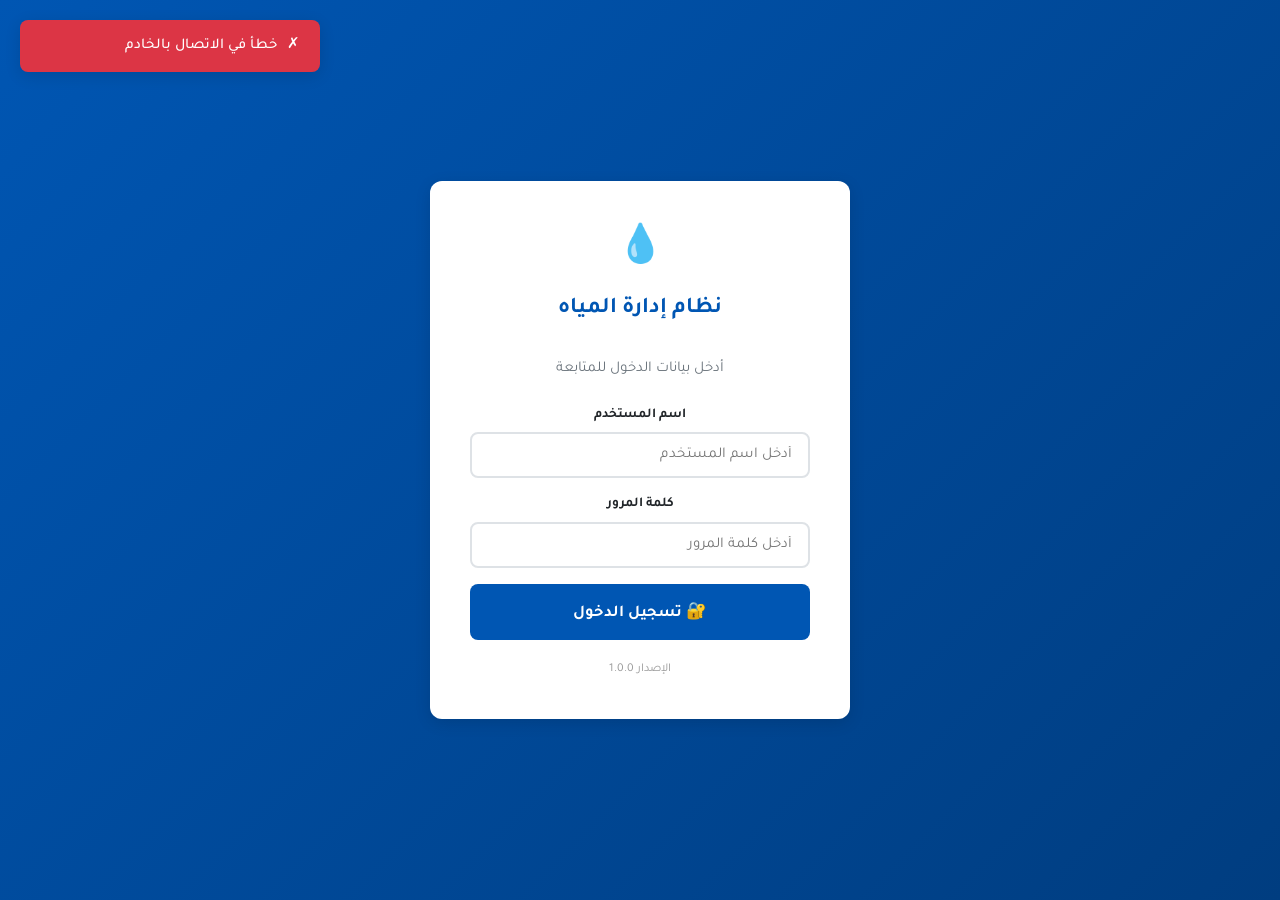
==== public/dashboard.html @ 210f64f0 "🚀 نظام إدارة المياه المتكامل - الإصدار 1.0 الوحدات المبنية: - الوحدة 1: البيانات الأساسية (Users, Se" ====
<!DOCTYPE html>
<html dir="rtl" lang="ar">
<head>
    <meta charset="UTF-8">
    <meta name="viewport" content="width=device-width, initial-scale=1.0">
    <title>نظام إدارة المياه - لوحة التحكم</title>
    <link href="https://fonts.googleapis.com/css2?family=Tajawal:wght@400;500;600;700&display=swap" rel="stylesheet">
    <link rel="stylesheet" href="css/app.css">
</head>
<body>
    <!-- ======= SIDEBAR ======= -->
    <aside class="sidebar" id="sidebar">
        <div class="sidebar-header">
            <div class="logo-icon">💧</div>
            <h2>إدارة المياه</h2>
        </div>
        <ul class="sidebar-nav">
            <li><a href="#" data-page="dashboard" class="active"><span class="nav-icon">📊</span><span class="nav-text">لوحة القيادة</span></a></li>
            
            <div class="nav-section-title">العمليات اليومية</div>
            <li><a href="#" data-page="trips"><span class="nav-icon">🚚</span><span class="nav-text">الرحلات</span></a></li>
            <li><a href="#" data-page="invoices"><span class="nav-icon">🧾</span><span class="nav-text">الفواتير</span></a></li>
            <li><a href="#" data-page="settlements"><span class="nav-icon">💰</span><span class="nav-text">تصفية السائقين</span></a></li>
            
            <div class="nav-section-title">الإدارة</div>
            <li><a href="#" data-page="customers"><span class="nav-icon">👥</span><span class="nav-text">العملاء والديون</span></a></li>
            <li><a href="#" data-page="expenses"><span class="nav-icon">📤</span><span class="nav-text">المصروفات</span></a></li>
            <li><a href="#" data-page="fund"><span class="nav-icon">🏦</span><span class="nav-text">الصندوق</span></a></li>
            
            <div class="nav-section-title">المخزون</div>
            <li><a href="#" data-page="inventory"><span class="nav-icon">📦</span><span class="nav-text">المخزون</span></a></li>
            <li><a href="#" data-page="assets"><span class="nav-icon">🏗️</span><span class="nav-text">عهد الزبائن</span></a></li>
            
            <div class="nav-section-title">التقارير</div>
            <li><a href="#" data-page="reports"><span class="nav-icon">📈</span><span class="nav-text">التقارير</span></a></li>
            <li><a href="#" data-page="periods"><span class="nav-icon">📅</span><span class="nav-text">الفترات المالية</span></a></li>
            
            <div class="nav-section-title">النظام</div>
            <li><a href="#" data-page="drivers"><span class="nav-icon">🧑‍✈️</span><span class="nav-text">السائقين</span></a></li>
            <li><a href="#" data-page="trucks"><span class="nav-icon">🚛</span><span class="nav-text">الوايتات</span></a></li>
            <li><a href="#" data-page="settings"><span class="nav-icon">⚙️</span><span class="nav-text">الإعدادات</span></a></li>
            <li><a href="#" data-page="users" id="navUsers" style="display:none;"><span class="nav-icon">🔑</span><span class="nav-text">المستخدمين</span></a></li>
        </ul>
    </aside>

    <!-- ======= TOP HEADER ======= -->
    <header class="top-header">
        <div class="header-right">
            <button class="btn-toggle-sidebar" onclick="toggleSidebar()">☰</button>
            <span class="header-date" id="headerDate"></span>
        </div>
        <div class="header-left">
            <button class="quick-action-btn" onclick="navigateTo('trips')">+ رحلة جديدة</button>
            <span class="badge-notification" onclick="navigateTo('customers')" id="notifBadge" style="display:none;">
                🔔 <span class="badge-count" id="notifCount">0</span>
            </span>
            <span class="header-user" id="headerUser">المستخدم</span>
            <button class="btn btn-sm btn-secondary" onclick="logout()">خروج</button>
        </div>
    </header>

    <!-- ======= MAIN CONTENT ======= -->
    <main class="main-content" id="mainContent">
        <!-- Content loads dynamically here -->
    </main>

    <!-- ======= GLOBAL MODALS ======= -->
    <!-- Invoice Modal -->
    <div class="modal-backdrop" id="invoiceModal">
        <div class="modal-dialog" style="max-width: 700px;">
            <div class="modal-header">
                <h3>إضافة فاتورة جديدة</h3>
                <button class="modal-close" onclick="closeModal('invoiceModal')">×</button>
            </div>
            <div class="modal-body">
                <form id="invoiceForm">
                    <div class="row">
                        <div class="col-2">
                            <div class="form-group">
                                <label class="form-label">الرحلة *</label>
                                <select class="form-control" name="trip_id" id="invTripId" required></select>
                            </div>
                        </div>
                        <div class="col-2">
                            <div class="form-group">
                                <label class="form-label">الزبون *</label>
                                <select class="form-control" name="customer_id" id="invCustomerId" required></select>
                            </div>
                        </div>
                    </div>
                    <div class="row">
                        <div class="col-3">
                            <div class="form-group">
                                <label class="form-label">الكمية (م³) *</label>
                                <input type="number" class="form-control money-input" name="quantity_m3" step="0.01" min="0" required>
                            </div>
                        </div>
                        <div class="col-3">
                            <div class="form-group">
                                <label class="form-label">إجمالي المبلغ *</label>
                                <input type="number" class="form-control money-input" name="total_amount" id="invTotalAmount" step="0.01" min="0" required oninput="calcInvoice()">
                            </div>
                        </div>
                        <div class="col-3">
                            <div class="form-group">
                                <label class="form-label">الخصم</label>
                                <input type="number" class="form-control money-input" name="discount_amount" id="invDiscount" step="0.01" min="0" value="0" oninput="calcInvoice()">
                            </div>
                        </div>
                    </div>
                    <div class="row">
                        <div class="col-3">
                            <div class="form-group">
                                <label class="form-label">الصافي</label>
                                <input type="number" class="form-control" name="net_amount" id="invNetAmount" readonly>
                            </div>
                        </div>
                        <div class="col-3">
                            <div class="form-group">
                                <label class="form-label">المدفوع نقداً</label>
                                <input type="number" class="form-control money-input" name="paid_amount" id="invPaidAmount" step="0.01" min="0" value="0" oninput="calcInvoice()">
                            </div>
                        </div>
                        <div class="col-3">
                            <div class="form-group">
                                <label class="form-label">المتبقي (الدين)</label>
                                <input type="number" class="form-control" name="due_amount" id="invDueAmount" readonly>
                            </div>
                        </div>
                    </div>
                    <div class="financial-total" id="invTotalDisplay">الصافي: 0.00 ريال</div>
                </form>
            </div>
            <div class="modal-footer">
                <button class="btn btn-primary" onclick="saveInvoice()" id="saveInvoiceBtn">
                    <span class="spinner"></span>
                    <span class="btn-text">💾 حفظ الفاتورة</span>
                </button>
                <button class="btn btn-secondary" onclick="closeModal('invoiceModal')">إلغاء</button>
            </div>
        </div>
    </div>

    <!-- Payment Modal -->
    <div class="modal-backdrop" id="paymentModal">
        <div class="modal-dialog">
            <div class="modal-header">
                <h3>تسجيل دفعة من زبون</h3>
                <button class="modal-close" onclick="closeModal('paymentModal')">×</button>
            </div>
            <div class="modal-body">
                <form id="paymentForm">
                    <input type="hidden" name="settlement_id" id="paySettlementId">
                    <div class="form-group">
                        <label class="form-label">الزبون *</label>
                        <select class="form-control" name="customer_id" id="payCustomerId" required></select>
                    </div>
                    <div class="form-group">
                        <label class="form-label">رصيد الزبون الحالي</label>
                        <input type="text" class="form-control" id="payCustomerBalance" readonly>
                    </div>
                    <div class="row">
                        <div class="col-2">
                            <div class="form-group">
                                <label class="form-label">المبلغ المدفوع *</label>
                                <input type="number" class="form-control money-input" name="amount_paid" step="0.01" min="0" required>
                            </div>
                        </div>
                        <div class="col-2">
                            <div class="form-group">
                                <label class="form-label">مسامحة / خصم</label>
                                <input type="number" class="form-control money-input" name="discount_amount" step="0.01" min="0" value="0">
                            </div>
                        </div>
                    </div>
                    <div class="form-group">
                        <label class="form-label">نوع الدفع</label>
                        <select class="form-control" name="payment_type">
                            <option value="سداد دين سابق">سداد دين سابق</option>
                            <option value="دفعة مقدمة">دفعة مقدمة</option>
                        </select>
                    </div>
                </form>
            </div>
            <div class="modal-footer">
                <button class="btn btn-success" onclick="savePayment()" id="savePaymentBtn">
                    <span class="spinner"></span>
                    <span class="btn-text">💵 تسجيل الدفعة</span>
                </button>
                <button class="btn btn-secondary" onclick="closeModal('paymentModal')">إلغاء</button>
            </div>
        </div>
    </div>

    <script src="js/app.js"></script>
    <script src="js/pages.js"></script>
    <script>
        // Initialize App
        (async () => {
            const user = await checkAuth();
            if (!user) {
                window.location.href = 'index.html';
                return;
            }

            // Set header info
            document.getElementById('headerUser').textContent = `👤 ${user.username}`;
            document.getElementById('headerDate').textContent = new Date().toLocaleDateString('ar-SA', { 
                weekday: 'long', year: 'numeric', month: 'long', day: 'numeric' 
            });

            // Show admin links
            if (user.role === 'Admin') {
                document.getElementById('navUsers').style.display = '';
            }

            // Check notifications (overdue)
            const aging = await api.get('/api/customers/debt-aging?days=15');
            if (aging && aging.status === 'success' && aging.data.length > 0) {
                document.getElementById('notifBadge').style.display = '';
                document.getElementById('notifCount').textContent = aging.data.length;
            }

            // Load initial page from hash or default to dashboard
            const page = window.location.hash.slice(1) || 'dashboard';
            navigateTo(page);
        })();
    </script>
</body>
</html>
---- public/css/app.css ----
/* ============================================
   Water Management System - Main Stylesheet
   RTL Arabic UI - Touch Friendly
   ============================================ */

@import url('https://fonts.googleapis.com/css2?family=Tajawal:wght@400;500;600;700&display=swap');

:root {
    --primary: #0056b3;
    --primary-dark: #003d80;
    --primary-light: #e8f0fe;
    --secondary: #6c757d;
    --bg-main: #f4f6f9;
    --bg-card: #ffffff;
    --success: #28a745;
    --danger: #dc3545;
    --warning: #ffc107;
    --info: #17a2b8;
    --text-dark: #212529;
    --text-muted: #6c757d;
    --border: #dee2e6;
    --shadow: 0 2px 8px rgba(0,0,0,0.08);
    --shadow-lg: 0 4px 16px rgba(0,0,0,0.12);
    --radius: 8px;
    --radius-lg: 12px;
    --sidebar-width: 260px;
    --header-height: 60px;
    --transition: all 0.3s ease;
}

* {
    margin: 0;
    padding: 0;
    box-sizing: border-box;
}

html {
    direction: rtl;
    font-size: 15px;
}

body {
    font-family: 'Tajawal', 'Segoe UI', Tahoma, sans-serif;
    background-color: var(--bg-main);
    color: var(--text-dark);
    line-height: 1.6;
    overflow-x: hidden;
}

/* ============================================
   Scrollbar Styling
   ============================================ */
::-webkit-scrollbar { width: 6px; height: 6px; }
::-webkit-scrollbar-track { background: #f1f1f1; }
::-webkit-scrollbar-thumb { background: #c0c0c0; border-radius: 3px; }
::-webkit-scrollbar-thumb:hover { background: #a0a0a0; }

/* ============================================
   LOGIN PAGE
   ============================================ */
.login-page {
    min-height: 100vh;
    display: flex;
    align-items: center;
    justify-content: center;
    background: linear-gradient(135deg, #0056b3 0%, #003d80 100%);
    padding: 20px;
}

.login-card {
    background: white;
    border-radius: var(--radius-lg);
    padding: 40px;
    width: 100%;
    max-width: 420px;
    box-shadow: var(--shadow-lg);
    text-align: center;
}

.login-card .logo {
    font-size: 2.5rem;
    margin-bottom: 10px;
}

.login-card h1 {
    font-size: 1.5rem;
    font-weight: 700;
    color: var(--primary);
    margin-bottom: 30px;
}

/* ============================================
   SIDEBAR
   ============================================ */
.sidebar {
    position: fixed;
    top: 0;
    right: 0;
    width: var(--sidebar-width);
    height: 100vh;
    background: var(--primary);
    color: white;
    z-index: 1000;
    transition: var(--transition);
    overflow-y: auto;
    box-shadow: -2px 0 10px rgba(0,0,0,0.1);
}

.sidebar.collapsed {
    width: 70px;
}

.sidebar-header {
    padding: 20px;
    text-align: center;
    border-bottom: 1px solid rgba(255,255,255,0.1);
}

.sidebar-header .logo-icon {
    font-size: 2rem;
}

.sidebar-header h2 {
    font-size: 1.1rem;
    font-weight: 600;
    margin-top: 5px;
}

.sidebar.collapsed .sidebar-header h2,
.sidebar.collapsed .nav-text,
.sidebar.collapsed .nav-section-title {
    display: none;
}

.nav-section-title {
    padding: 15px 20px 5px;
    font-size: 0.75rem;
    text-transform: uppercase;
    opacity: 0.6;
    letter-spacing: 1px;
}

.sidebar-nav {
    list-style: none;
    padding: 10px 0;
}

.sidebar-nav li {
    margin: 2px 8px;
}

.sidebar-nav a {
    display: flex;
    align-items: center;
    padding: 12px 16px;
    color: rgba(255,255,255,0.85);
    text-decoration: none;
    border-radius: var(--radius);
    transition: var(--transition);
    font-size: 0.95rem;
    gap: 12px;
}

.sidebar-nav a:hover,
.sidebar-nav a.active {
    background: rgba(255,255,255,0.15);
    color: white;
}

.sidebar-nav a.active {
    background: rgba(255,255,255,0.2);
    font-weight: 600;
}

.sidebar-nav .nav-icon {
    font-size: 1.2rem;
    width: 24px;
    text-align: center;
    flex-shrink: 0;
}

/* ============================================
   TOP HEADER
   ============================================ */
.top-header {
    position: fixed;
    top: 0;
    left: 0;
    right: var(--sidebar-width);
    height: var(--header-height);
    background: white;
    display: flex;
    align-items: center;
    justify-content: space-between;
    padding: 0 24px;
    z-index: 999;
    box-shadow: 0 2px 4px rgba(0,0,0,0.06);
    transition: var(--transition);
}

.sidebar.collapsed ~ .top-header {
    right: 70px;
}

.header-right {
    display: flex;
    align-items: center;
    gap: 12px;
}

.header-left {
    display: flex;
    align-items: center;
    gap: 16px;
}

.btn-toggle-sidebar {
    background: none;
    border: none;
    font-size: 1.3rem;
    cursor: pointer;
    color: var(--text-dark);
    padding: 8px;
}

.header-date {
    font-size: 0.9rem;
    color: var(--text-muted);
}

.header-user {
    display: flex;
    align-items: center;
    gap: 8px;
    font-weight: 600;
}

.badge-notification {
    position: relative;
    cursor: pointer;
}

.badge-notification .badge-count {
    position: absolute;
    top: -5px;
    left: -5px;
    background: var(--danger);
    color: white;
    border-radius: 50%;
    width: 18px;
    height: 18px;
    font-size: 0.65rem;
    display: flex;
    align-items: center;
    justify-content: center;
}

/* ============================================
   MAIN CONTENT
   ============================================ */
.main-content {
    margin-right: var(--sidebar-width);
    margin-top: var(--header-height);
    padding: 24px;
    min-height: calc(100vh - var(--header-height));
    transition: var(--transition);
}

.sidebar.collapsed ~ .main-content {
    margin-right: 70px;
}

/* ============================================
   PAGE HEADER
   ============================================ */
.page-header {
    display: flex;
    justify-content: space-between;
    align-items: center;
    margin-bottom: 24px;
    flex-wrap: wrap;
    gap: 12px;
}

.page-header h1 {
    font-size: 1.5rem;
    font-weight: 700;
    color: var(--primary-dark);
}

.page-header .breadcrumb {
    font-size: 0.85rem;
    color: var(--text-muted);
}

/* ============================================
   CARDS
   ============================================ */
.card {
    background: var(--bg-card);
    border-radius: var(--radius);
    box-shadow: var(--shadow);
    margin-bottom: 20px;
    border: none;
}

.card-header {
    padding: 16px 20px;
    border-bottom: 1px solid var(--border);
    font-weight: 600;
    font-size: 1.05rem;
    display: flex;
    align-items: center;
    justify-content: space-between;
    background: transparent;
}

.card-body {
    padding: 20px;
}

/* Stats Cards */
.stat-card {
    background: white;
    border-radius: var(--radius);
    padding: 20px;
    box-shadow: var(--shadow);
    display: flex;
    align-items: center;
    gap: 16px;
    transition: var(--transition);
}

.stat-card:hover {
    transform: translateY(-2px);
    box-shadow: var(--shadow-lg);
}

.stat-icon {
    width: 56px;
    height: 56px;
    border-radius: var(--radius);
    display: flex;
    align-items: center;
    justify-content: center;
    font-size: 1.5rem;
}

.stat-icon.blue { background: var(--primary-light); color: var(--primary); }
.stat-icon.green { background: #e8f5e9; color: var(--success); }
.stat-icon.red { background: #fce4ec; color: var(--danger); }
.stat-icon.orange { background: #fff3e0; color: #e65100; }

.stat-info h3 {
    font-size: 1.5rem;
    font-weight: 700;
    margin-bottom: 2px;
}

.stat-info p {
    font-size: 0.85rem;
    color: var(--text-muted);
    margin: 0;
}

/* ============================================
   FORMS - Large Touch Friendly
   ============================================ */
.form-group {
    margin-bottom: 16px;
}

.form-label {
    display: block;
    font-weight: 600;
    margin-bottom: 6px;
    font-size: 0.9rem;
    color: var(--text-dark);
}

.form-control {
    width: 100%;
    padding: 12px 16px;
    font-size: 1rem;
    font-family: 'Tajawal', sans-serif;
    border: 2px solid var(--border);
    border-radius: var(--radius);
    background: white;
    color: var(--text-dark);
    transition: var(--transition);
    direction: rtl;
}

.form-control:focus {
    outline: none;
    border-color: var(--primary);
    box-shadow: 0 0 0 3px rgba(0, 86, 179, 0.15);
}

.form-control.is-invalid {
    border-color: var(--danger);
}

.form-control[readonly] {
    background: #f8f9fa;
    cursor: not-allowed;
    color: var(--text-muted);
}

select.form-control {
    appearance: none;
    background-image: url("data:image/svg+xml,%3csvg xmlns='http://www.w3.org/2000/svg' viewBox='0 0 16 16'%3e%3cpath fill='none' stroke='%23343a40' stroke-linecap='round' stroke-linejoin='round' stroke-width='2' d='M2 5l6 6 6-6'/%3e%3c/svg%3e");
    background-repeat: no-repeat;
    background-position: left 12px center;
    background-size: 16px 12px;
    padding-left: 36px;
}

textarea.form-control {
    min-height: 100px;
    resize: vertical;
}

/* ============================================
   BUTTONS - Large for Touch
   ============================================ */
.btn {
    display: inline-flex;
    align-items: center;
    justify-content: center;
    gap: 8px;
    padding: 12px 24px;
    font-size: 1rem;
    font-family: 'Tajawal', sans-serif;
    font-weight: 600;
    border: none;
    border-radius: var(--radius);
    cursor: pointer;
    transition: var(--transition);
    text-decoration: none;
    white-space: nowrap;
    min-height: 48px;
}

.btn:disabled {
    opacity: 0.65;
    cursor: not-allowed;
}

.btn-primary {
    background: var(--primary);
    color: white;
}
.btn-primary:hover:not(:disabled) { background: var(--primary-dark); }

.btn-success {
    background: var(--success);
    color: white;
}
.btn-success:hover:not(:disabled) { background: #218838; }

.btn-danger {
    background: var(--danger);
    color: white;
}
.btn-danger:hover:not(:disabled) { background: #c82333; }

.btn-warning {
    background: var(--warning);
    color: #212529;
}

.btn-secondary {
    background: var(--secondary);
    color: white;
}
.btn-secondary:hover:not(:disabled) { background: #5a6268; }

.btn-outline {
    background: transparent;
    border: 2px solid var(--primary);
    color: var(--primary);
}
.btn-outline:hover { background: var(--primary); color: white; }

.btn-sm {
    padding: 8px 16px;
    font-size: 0.85rem;
    min-height: 36px;
}

.btn-lg {
    padding: 16px 32px;
    font-size: 1.1rem;
    min-height: 56px;
}

.btn-block {
    display: flex;
    width: 100%;
}

/* Spinner inside button */
.btn .spinner {
    display: none;
    width: 18px;
    height: 18px;
    border: 2px solid rgba(255,255,255,0.3);
    border-top-color: white;
    border-radius: 50%;
    animation: spin 0.6s linear infinite;
}

.btn.loading .spinner { display: inline-block; }
.btn.loading .btn-text { display: none; }

@keyframes spin {
    to { transform: rotate(360deg); }
}

/* ============================================
   TABLES - Zebra Striped with Sticky Header
   ============================================ */
.table-responsive {
    overflow-x: auto;
    border-radius: var(--radius);
}

.data-table {
    width: 100%;
    border-collapse: collapse;
    font-size: 0.95rem;
}

.data-table thead {
    background: var(--primary);
    color: white;
    position: sticky;
    top: 0;
    z-index: 10;
}

.data-table th {
    padding: 14px 16px;
    font-weight: 600;
    text-align: right;
    white-space: nowrap;
}

.data-table td {
    padding: 12px 16px;
    border-bottom: 1px solid var(--border);
    vertical-align: middle;
}

/* Zebra striping */
.data-table tbody tr:nth-child(even) {
    background: #f8f9fa;
}

.data-table tbody tr:hover {
    background: var(--primary-light);
}

/* Financial numbers - Left aligned */
.data-table .num {
    text-align: left;
    font-weight: 600;
    font-variant-numeric: tabular-nums;
    direction: ltr;
}

.data-table .num.positive { color: var(--success); }
.data-table .num.negative { color: var(--danger); }

/* ============================================
   MODALS
   ============================================ */
.modal-backdrop {
    position: fixed;
    top: 0;
    left: 0;
    right: 0;
    bottom: 0;
    background: rgba(0,0,0,0.5);
    z-index: 2000;
    display: none;
    align-items: center;
    justify-content: center;
    padding: 20px;
}

.modal-backdrop.show {
    display: flex;
}

.modal-dialog {
    background: white;
    border-radius: var(--radius-lg);
    width: 100%;
    max-width: 600px;
    max-height: 90vh;
    overflow-y: auto;
    box-shadow: var(--shadow-lg);
    animation: modalSlide 0.3s ease;
}

@keyframes modalSlide {
    from { transform: translateY(-20px); opacity: 0; }
    to { transform: translateY(0); opacity: 1; }
}

.modal-header {
    padding: 20px 24px;
    border-bottom: 1px solid var(--border);
    display: flex;
    align-items: center;
    justify-content: space-between;
}

.modal-header h3 {
    font-weight: 700;
    font-size: 1.2rem;
}

.modal-close {
    background: none;
    border: none;
    font-size: 1.5rem;
    cursor: pointer;
    color: var(--text-muted);
    padding: 4px 8px;
    border-radius: 4px;
}

.modal-close:hover {
    background: #f1f1f1;
}

.modal-body {
    padding: 24px;
}

.modal-footer {
    padding: 16px 24px;
    border-top: 1px solid var(--border);
    display: flex;
    justify-content: flex-start;
    gap: 12px;
}

/* ============================================
   TOAST NOTIFICATIONS
   ============================================ */
.toast-container {
    position: fixed;
    top: 20px;
    left: 20px;
    z-index: 9999;
    display: flex;
    flex-direction: column;
    gap: 10px;
}

.toast {
    padding: 14px 20px;
    border-radius: var(--radius);
    color: white;
    font-weight: 500;
    box-shadow: var(--shadow-lg);
    display: flex;
    align-items: center;
    gap: 10px;
    min-width: 300px;
    animation: toastIn 0.4s ease;
    transition: var(--transition);
}

.toast.hiding {
    animation: toastOut 0.3s ease forwards;
}

.toast.success { background: var(--success); }
.toast.error { background: var(--danger); }
.toast.warning { background: var(--warning); color: #212529; }
.toast.info { background: var(--info); }

@keyframes toastIn {
    from { transform: translateX(-100%); opacity: 0; }
    to { transform: translateX(0); opacity: 1; }
}

@keyframes toastOut {
    from { transform: translateX(0); opacity: 1; }
    to { transform: translateX(-100%); opacity: 0; }
}

/* ============================================
   BADGES
   ============================================ */
.badge {
    display: inline-flex;
    align-items: center;
    padding: 4px 10px;
    border-radius: 20px;
    font-size: 0.8rem;
    font-weight: 600;
}

.badge-success { background: #e8f5e9; color: var(--success); }
.badge-danger { background: #fce4ec; color: var(--danger); }
.badge-warning { background: #fff3e0; color: #e65100; }
.badge-info { background: #e3f2fd; color: var(--info); }
.badge-primary { background: var(--primary-light); color: var(--primary); }

.overdue-badge {
    background: var(--danger);
    color: white;
    padding: 2px 8px;
    border-radius: 12px;
    font-size: 0.75rem;
    font-weight: 700;
    margin-right: 8px;
}

/* ============================================
   SKELETON LOADER
   ============================================ */
.skeleton {
    background: linear-gradient(90deg, #f0f0f0 25%, #e0e0e0 50%, #f0f0f0 75%);
    background-size: 200% 100%;
    animation: shimmer 1.5s infinite;
    border-radius: 4px;
}

.skeleton-line {
    height: 16px;
    margin-bottom: 8px;
}

.skeleton-box {
    height: 100px;
    margin-bottom: 16px;
}

@keyframes shimmer {
    from { background-position: 200% 0; }
    to { background-position: -200% 0; }
}

/* ============================================
   FINANCIAL TOTALS
   ============================================ */
.financial-total {
    font-size: 1.5rem;
    font-weight: 700;
    padding: 16px;
    background: var(--primary-light);
    border-radius: var(--radius);
    text-align: center;
    color: var(--primary-dark);
}

.financial-total.success { background: #e8f5e9; color: var(--success); }
.financial-total.danger { background: #fce4ec; color: var(--danger); }

/* ============================================
   SEARCH BAR
   ============================================ */
.search-bar {
    position: relative;
    margin-bottom: 16px;
}

.search-bar input {
    padding-right: 44px;
}

.search-bar .search-icon {
    position: absolute;
    right: 14px;
    top: 50%;
    transform: translateY(-50%);
    color: var(--text-muted);
}

/* ============================================
   GRID SYSTEM
   ============================================ */
.row {
    display: flex;
    flex-wrap: wrap;
    gap: 20px;
}

.col-2 { flex: 0 0 calc(50% - 10px); }
.col-3 { flex: 0 0 calc(33.333% - 14px); }
.col-4 { flex: 0 0 calc(25% - 15px); }

/* ============================================
   PRINT STYLES
   ============================================ */
@media print {
    .sidebar, .top-header, .btn, .search-bar { display: none !important; }
    .main-content { margin: 0 !important; padding: 10px !important; }
    .card { box-shadow: none !important; border: 1px solid #ddd; }
    .data-table thead { background: #eee !important; color: black !important; }
}

/* ============================================
   RESPONSIVE
   ============================================ */
@media (max-width: 1024px) {
    .col-4 { flex: 0 0 calc(50% - 10px); }
}

@media (max-width: 768px) {
    .sidebar {
        transform: translateX(100%);
        width: var(--sidebar-width);
    }
    .sidebar.mobile-open {
        transform: translateX(0);
    }
    .top-header {
        right: 0;
    }
    .main-content {
        margin-right: 0;
    }
    .col-2, .col-3, .col-4 {
        flex: 0 0 100%;
    }
    .page-header {
        flex-direction: column;
        align-items: flex-start;
    }
}

/* ============================================
   EMPTY STATE
   ============================================ */
.empty-state {
    text-align: center;
    padding: 40px 20px;
    color: var(--text-muted);
}

.empty-state .icon {
    font-size: 3rem;
    margin-bottom: 12px;
}

.empty-state p {
    font-size: 1.1rem;
}

/* ============================================
   QUICK ACTIONS
   ============================================ */
.quick-action-btn {
    background: var(--success);
    color: white;
    border: none;
    border-radius: 50px;
    padding: 10px 20px;
    font-family: 'Tajawal', sans-serif;
    font-weight: 600;
    font-size: 0.9rem;
    cursor: pointer;
    display: flex;
    align-items: center;
    gap: 6px;
    transition: var(--transition);
}

.quick-action-btn:hover {
    background: #218838;
    transform: scale(1.02);
}

/* ============================================
   Filter Bar
   ============================================ */
.filter-bar {
    display: flex;
    gap: 12px;
    align-items: center;
    flex-wrap: wrap;
    margin-bottom: 16px;
    padding: 12px 16px;
    background: #f8f9fa;
    border-radius: var(--radius);
}

.filter-bar .form-control {
    padding: 10px 14px;
    max-width: 200px;
}

.filter-bar label {
    font-weight: 600;
    font-size: 0.85rem;
    white-space: nowrap;
}
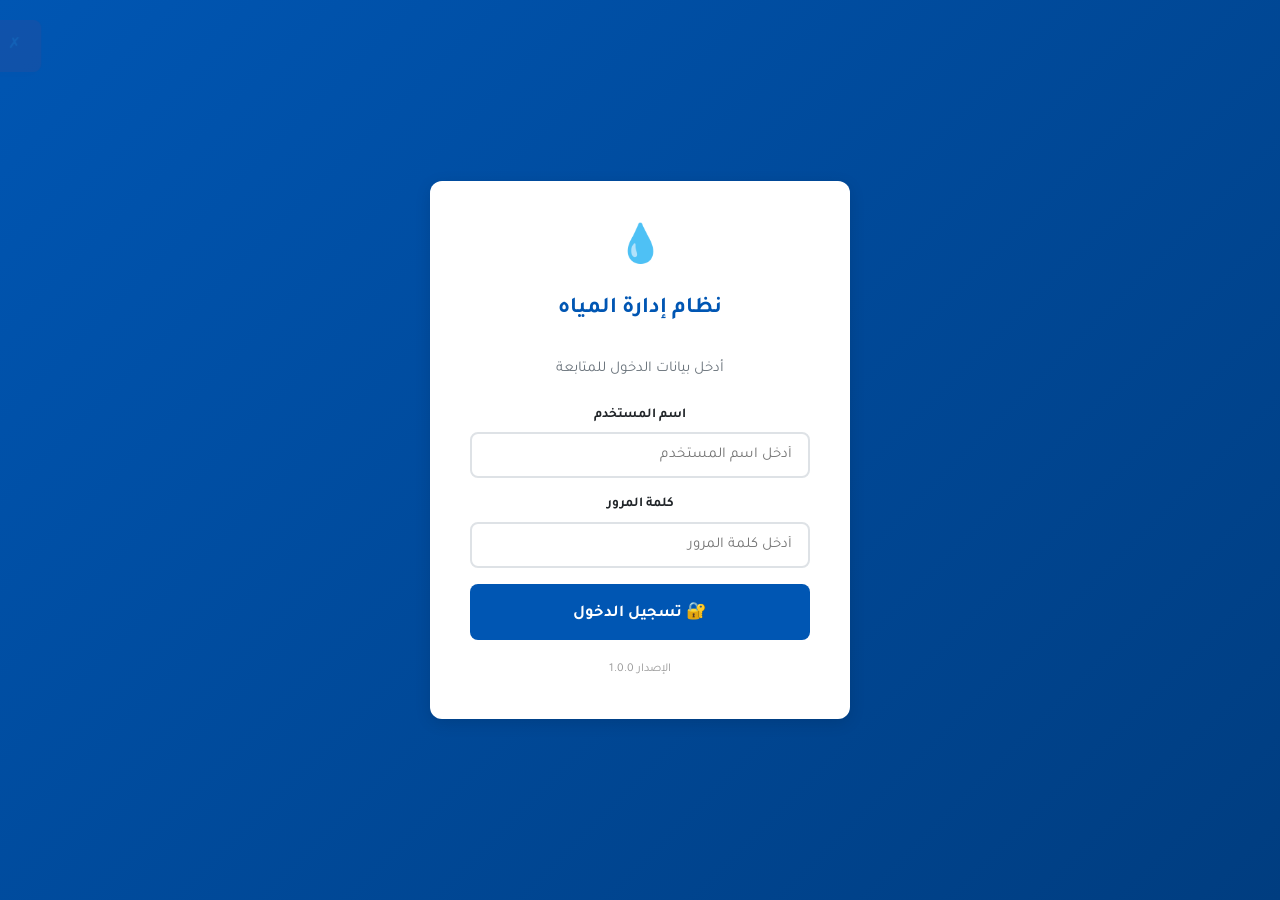
==== commit 53a9b272: "إصلاح جذري لمشكلة المسار غير موجود 1. Router.php: إعادة كتابة getRequestPath() لتنظيف api.php من الم" ====
--- a/public/dashboard.html
+++ b/public/dashboard.html
@@ -5,7 +5,7 @@
     <meta name="viewport" content="width=device-width, initial-scale=1.0">
     <title>نظام إدارة المياه - لوحة التحكم</title>
     <link href="https://fonts.googleapis.com/css2?family=Tajawal:wght@400;500;600;700&display=swap" rel="stylesheet">
-    <link rel="stylesheet" href="css/app.css">
+    <link rel="stylesheet" href="css/app.css?v=1776034045">
 </head>
 <body>
     <!-- ======= SIDEBAR ======= -->
@@ -192,8 +192,8 @@
         </div>
     </div>
 
-    <script src="js/app.js"></script>
-    <script src="js/pages.js"></script>
+    <script src="js/app.js?v=1776034045"></script>
+    <script src="js/pages.js?v=1776034045"></script>
     <script>
         // Initialize App
         (async () => {
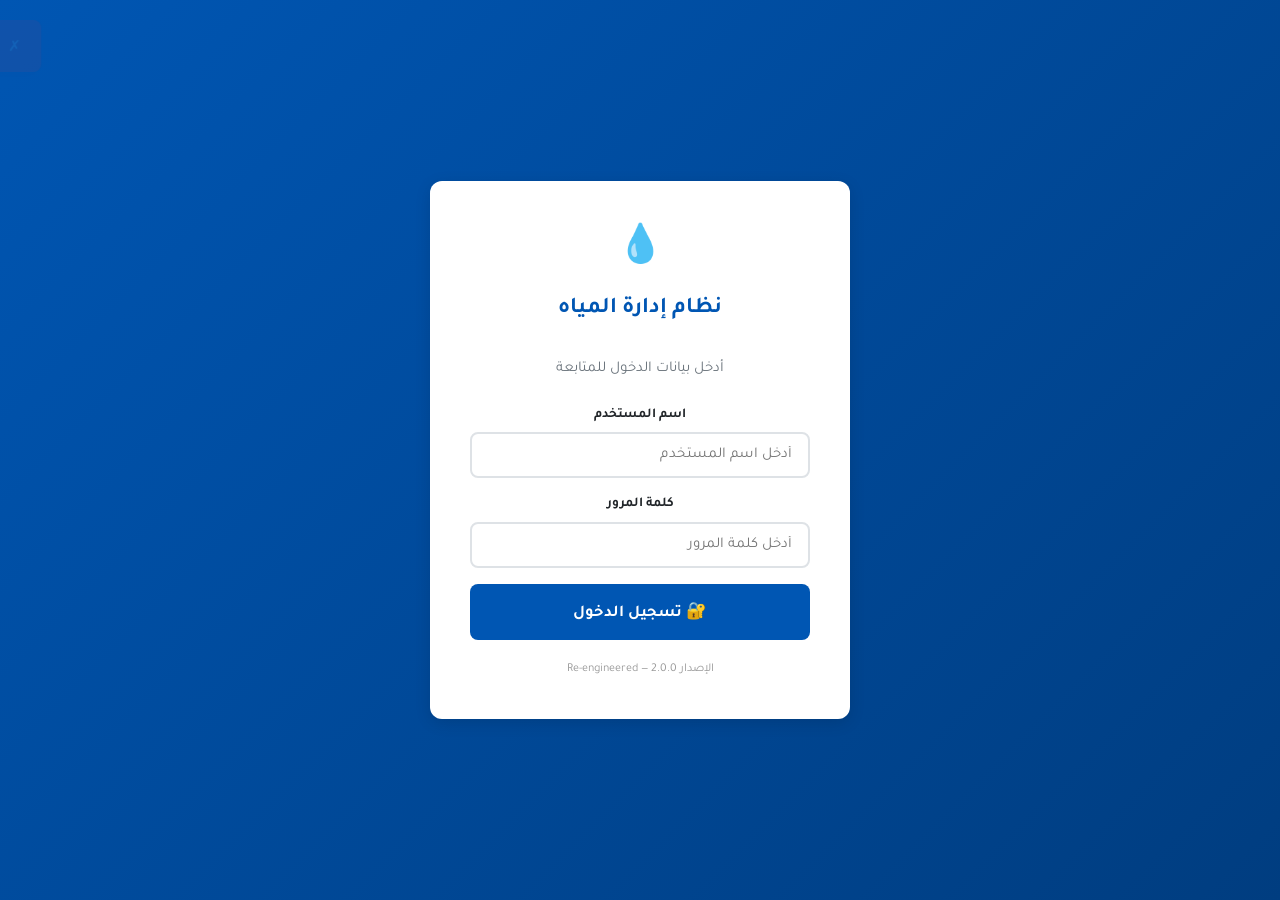
==== commit 58b67f91: "🚀 Re-engineering v2.0: Smart Calc + Drafts + UX + Backend Integrity Phase 1 — Smart Calculations Eng" ====
--- a/public/dashboard.html
+++ b/public/dashboard.html
@@ -5,7 +5,8 @@
     <meta name="viewport" content="width=device-width, initial-scale=1.0">
     <title>نظام إدارة المياه - لوحة التحكم</title>
     <link href="https://fonts.googleapis.com/css2?family=Tajawal:wght@400;500;600;700&display=swap" rel="stylesheet">
-    <link rel="stylesheet" href="css/app.css?v=1776034045">
+    <link rel="stylesheet" href="css/app.css?v=2025050401">
+    <link rel="stylesheet" href="css/enhancements.css?v=2025050401">
 </head>
 <body>
     <!-- ======= SIDEBAR ======= -->
@@ -15,21 +16,21 @@
             <h2>إدارة المياه</h2>
         </div>
         <ul class="sidebar-nav">
-            <li><a href="#" data-page="dashboard" class="active"><span class="nav-icon">📊</span><span class="nav-text">لوحة القيادة</span></a></li>
+            <li><a href="#" data-page="dashboard" class="active"><span class="nav-icon">📊</span><span class="nav-text">لوحة القيادة</span><span class="nav-kbd">Alt+1</span></a></li>
             
             <div class="nav-section-title">العمليات اليومية</div>
-            <li><a href="#" data-page="trips"><span class="nav-icon">🚚</span><span class="nav-text">الرحلات</span></a></li>
-            <li><a href="#" data-page="invoices"><span class="nav-icon">🧾</span><span class="nav-text">الفواتير</span></a></li>
-            <li><a href="#" data-page="settlements"><span class="nav-icon">💰</span><span class="nav-text">تصفية السائقين</span></a></li>
+            <li><a href="#" data-page="trips"><span class="nav-icon">🚚</span><span class="nav-text">الرحلات</span><span class="nav-kbd">Alt+2</span></a></li>
+            <li><a href="#" data-page="invoices"><span class="nav-icon">🧾</span><span class="nav-text">الفواتير</span><span class="nav-kbd">Alt+3</span></a></li>
+            <li><a href="#" data-page="settlements"><span class="nav-icon">💰</span><span class="nav-text">تصفية السائقين</span><span class="nav-kbd">Alt+4</span></a></li>
             
             <div class="nav-section-title">الإدارة</div>
-            <li><a href="#" data-page="customers"><span class="nav-icon">👥</span><span class="nav-text">العملاء والديون</span></a></li>
-            <li><a href="#" data-page="expenses"><span class="nav-icon">📤</span><span class="nav-text">المصروفات</span></a></li>
-            <li><a href="#" data-page="fund"><span class="nav-icon">🏦</span><span class="nav-text">الصندوق</span></a></li>
+            <li><a href="#" data-page="customers"><span class="nav-icon">👥</span><span class="nav-text">العملاء والديون</span><span class="nav-kbd">Alt+5</span></a></li>
+            <li><a href="#" data-page="expenses"><span class="nav-icon">📤</span><span class="nav-text">المصروفات</span><span class="nav-kbd">Alt+6</span></a></li>
+            <li><a href="#" data-page="fund"><span class="nav-icon">🏦</span><span class="nav-text">الصندوق</span><span class="nav-kbd">Alt+7</span></a></li>
             
             <div class="nav-section-title">المخزون</div>
-            <li><a href="#" data-page="inventory"><span class="nav-icon">📦</span><span class="nav-text">المخزون</span></a></li>
-            <li><a href="#" data-page="assets"><span class="nav-icon">🏗️</span><span class="nav-text">عهد الزبائن</span></a></li>
+            <li><a href="#" data-page="inventory"><span class="nav-icon">📦</span><span class="nav-text">المخزون</span><span class="nav-kbd">Alt+8</span></a></li>
+            <li><a href="#" data-page="assets"><span class="nav-icon">🏗️</span><span class="nav-text">عهد الزبائن</span><span class="nav-kbd">Alt+9</span></a></li>
             
             <div class="nav-section-title">التقارير</div>
             <li><a href="#" data-page="reports"><span class="nav-icon">📈</span><span class="nav-text">التقارير</span></a></li>
@@ -48,9 +49,10 @@
         <div class="header-right">
             <button class="btn-toggle-sidebar" onclick="toggleSidebar()">☰</button>
             <span class="header-date" id="headerDate"></span>
+            <span class="status-pill online" id="netStatus">🟢 متصل</span>
         </div>
         <div class="header-left">
-            <button class="quick-action-btn" onclick="navigateTo('trips')">+ رحلة جديدة</button>
+            <button class="quick-action-btn" onclick="openNewInvoice()" title="فاتورة سريعة (F9)">+ فاتورة سريعة</button>
             <span class="badge-notification" onclick="navigateTo('customers')" id="notifBadge" style="display:none;">
                 🔔 <span class="badge-count" id="notifCount">0</span>
             </span>
@@ -64,12 +66,16 @@
         <!-- Content loads dynamically here -->
     </main>
 
+    <!-- ======= FLOATING HELP BUTTON ======= -->
+    <button class="help-fab" onclick="Shortcuts._showHelp()" title="اختصارات لوحة المفاتيح (Ctrl+/)">⌨️</button>
+
     <!-- ======= GLOBAL MODALS ======= -->
     <!-- Invoice Modal -->
     <div class="modal-backdrop" id="invoiceModal">
-        <div class="modal-dialog" style="max-width: 700px;">
+        <div class="modal-dialog" style="max-width: 800px;">
             <div class="modal-header">
-                <h3>إضافة فاتورة جديدة</h3>
+                <h3>🧾 إضافة فاتورة جديدة</h3>
+                <span class="draft-indicator" id="invDraftIndicator"></span>
                 <button class="modal-close" onclick="closeModal('invoiceModal')">×</button>
             </div>
             <div class="modal-body">
@@ -97,46 +103,64 @@
                         </div>
                         <div class="col-3">
                             <div class="form-group">
-                                <label class="form-label">إجمالي المبلغ *</label>
-                                <input type="number" class="form-control money-input" name="total_amount" id="invTotalAmount" step="0.01" min="0" required oninput="calcInvoice()">
+                                <label class="form-label">السعر / م³</label>
+                                <input type="number" class="form-control money-input auto-filled" name="price_per_m3" step="0.01" min="0">
+                                <span class="field-hint">تلقائي من الإعدادات (قابل للتعديل)</span>
+                            </div>
+                        </div>
+                        <div class="col-3">
+                            <div class="form-group">
+                                <label class="form-label">إجمالي المبلغ</label>
+                                <input type="number" class="form-control money-input" name="total_amount" id="invTotalAmount" step="0.01" min="0">
+                                <span class="field-hint">يحسب آلياً من (الكمية × السعر)</span>
                             </div>
                         </div>
                         <div class="col-3">
                             <div class="form-group">
                                 <label class="form-label">الخصم</label>
-                                <input type="number" class="form-control money-input" name="discount_amount" id="invDiscount" step="0.01" min="0" value="0" oninput="calcInvoice()">
-                            </div>
-                        </div>
-                    </div>
-                    <div class="row">
+                                <input type="number" class="form-control money-input" name="discount_amount" id="invDiscount" step="0.01" min="0" value="0">
+                            </div>
+                        </div>
+                    </div>
+                    <div class="row">
+                        <div class="col-3">
+                            <div class="form-group">
+                                <label class="form-label">الضريبة (محسوبة)</label>
+                                <input type="number" class="form-control auto-filled" name="vat_amount" id="invVat" readonly>
+                            </div>
+                        </div>
                         <div class="col-3">
                             <div class="form-group">
                                 <label class="form-label">الصافي</label>
-                                <input type="number" class="form-control" name="net_amount" id="invNetAmount" readonly>
+                                <input type="number" class="form-control auto-filled" name="net_amount" id="invNetAmount" readonly>
                             </div>
                         </div>
                         <div class="col-3">
                             <div class="form-group">
                                 <label class="form-label">المدفوع نقداً</label>
-                                <input type="number" class="form-control money-input" name="paid_amount" id="invPaidAmount" step="0.01" min="0" value="0" oninput="calcInvoice()">
+                                <input type="number" class="form-control money-input" name="paid_amount" id="invPaidAmount" step="0.01" min="0" value="0">
                             </div>
                         </div>
                         <div class="col-3">
                             <div class="form-group">
                                 <label class="form-label">المتبقي (الدين)</label>
-                                <input type="number" class="form-control" name="due_amount" id="invDueAmount" readonly>
-                            </div>
-                        </div>
-                    </div>
-                    <div class="financial-total" id="invTotalDisplay">الصافي: 0.00 ريال</div>
+                                <input type="number" class="form-control auto-filled" name="due_amount" id="invDueAmount" readonly>
+                            </div>
+                        </div>
+                    </div>
+                    <div class="form-group">
+                        <label class="form-label">ملاحظات</label>
+                        <textarea class="form-control" name="notes" rows="2" placeholder="ملاحظات اختيارية..."></textarea>
+                    </div>
+                    <div id="invTotalDisplay"></div>
                 </form>
             </div>
             <div class="modal-footer">
                 <button class="btn btn-primary" onclick="saveInvoice()" id="saveInvoiceBtn">
                     <span class="spinner"></span>
-                    <span class="btn-text">💾 حفظ الفاتورة</span>
+                    <span class="btn-text">💾 حفظ الفاتورة (Ctrl+S)</span>
                 </button>
-                <button class="btn btn-secondary" onclick="closeModal('invoiceModal')">إلغاء</button>
+                <button class="btn btn-secondary" onclick="closeModal('invoiceModal')">إلغاء (Esc)</button>
             </div>
         </div>
     </div>
@@ -145,7 +169,7 @@
     <div class="modal-backdrop" id="paymentModal">
         <div class="modal-dialog">
             <div class="modal-header">
-                <h3>تسجيل دفعة من زبون</h3>
+                <h3>💵 تسجيل دفعة من زبون</h3>
                 <button class="modal-close" onclick="closeModal('paymentModal')">×</button>
             </div>
             <div class="modal-body">
@@ -157,7 +181,7 @@
                     </div>
                     <div class="form-group">
                         <label class="form-label">رصيد الزبون الحالي</label>
-                        <input type="text" class="form-control" id="payCustomerBalance" readonly>
+                        <input type="text" class="form-control auto-filled" id="payCustomerBalance" readonly>
                     </div>
                     <div class="row">
                         <div class="col-2">
@@ -185,17 +209,29 @@
             <div class="modal-footer">
                 <button class="btn btn-success" onclick="savePayment()" id="savePaymentBtn">
                     <span class="spinner"></span>
-                    <span class="btn-text">💵 تسجيل الدفعة</span>
+                    <span class="btn-text">💵 تسجيل الدفعة (Ctrl+S)</span>
                 </button>
-                <button class="btn btn-secondary" onclick="closeModal('paymentModal')">إلغاء</button>
+                <button class="btn btn-secondary" onclick="closeModal('paymentModal')">إلغاء (Esc)</button>
             </div>
         </div>
     </div>
 
-    <script src="js/app.js?v=1776034045"></script>
-    <script src="js/pages.js?v=1776034045"></script>
+    <!-- Core scripts -->
+    <script src="js/app.js?v=2025050401"></script>
+
+    <!-- Phase 1-3 enhancement modules -->
+    <script src="js/calc-engine.js?v=2025050401"></script>
+    <script src="js/draft-manager.js?v=2025050401"></script>
+    <script src="js/searchable-select.js?v=2025050401"></script>
+    <script src="js/shortcuts.js?v=2025050401"></script>
+
+    <!-- Pages -->
+    <script src="js/pages.js?v=2025050401"></script>
+
     <script>
-        // Initialize App
+        // ============================================
+        // App Bootstrap
+        // ============================================
         (async () => {
             const user = await checkAuth();
             if (!user) {
@@ -203,25 +239,53 @@
                 return;
             }
 
-            // Set header info
+            // Header info
             document.getElementById('headerUser').textContent = `👤 ${user.username}`;
             document.getElementById('headerDate').textContent = new Date().toLocaleDateString('ar-SA', { 
                 weekday: 'long', year: 'numeric', month: 'long', day: 'numeric' 
             });
 
-            // Show admin links
             if (user.role === 'Admin') {
                 document.getElementById('navUsers').style.display = '';
             }
 
-            // Check notifications (overdue)
+            // Notifications
             const aging = await api.get('/api/customers/debt-aging?days=15');
             if (aging && aging.status === 'success' && aging.data.length > 0) {
                 document.getElementById('notifBadge').style.display = '';
                 document.getElementById('notifCount').textContent = aging.data.length;
             }
 
-            // Load initial page from hash or default to dashboard
+            // Phase 1: Pre-load smart defaults for instant calculations
+            await Calc.loadDefaults();
+
+            // Online/offline detection
+            const updateNetStatus = () => {
+                const el = document.getElementById('netStatus');
+                if (!el) return;
+                if (navigator.onLine) {
+                    el.className = 'status-pill online';
+                    el.innerHTML = '🟢 متصل';
+                } else {
+                    el.className = 'status-pill offline';
+                    el.innerHTML = '🔴 غير متصل (محلي فقط)';
+                }
+            };
+            window.addEventListener('online', updateNetStatus);
+            window.addEventListener('offline', updateNetStatus);
+            updateNetStatus();
+
+            // Warn user before leaving page if there are unsaved drafts in active forms
+            window.addEventListener('beforeunload', (e) => {
+                const drafts = document.querySelectorAll('.draft-saving, .draft-offline');
+                if (drafts.length > 0) {
+                    e.preventDefault();
+                    e.returnValue = 'يوجد بيانات لم يتم حفظها بعد. هل تريد المغادرة؟';
+                    return e.returnValue;
+                }
+            });
+
+            // Load initial page
             const page = window.location.hash.slice(1) || 'dashboard';
             navigateTo(page);
         })();
--- a/public/css/enhancements.css
+++ b/public/css/enhancements.css
@@ -0,0 +1,321 @@
+/* ============================================
+   Phase 1-3 UX Enhancements Stylesheet
+   Re-engineering visual layer to match SAP/Xero/QuickBooks patterns
+============================================ */
+
+/* ====== Draft Indicator ====== */
+.draft-indicator {
+    display: inline-flex;
+    align-items: center;
+    gap: 6px;
+    font-size: 0.85rem;
+    padding: 4px 10px;
+    border-radius: 16px;
+    font-weight: 500;
+    transition: all 0.2s ease;
+    background: #f8f9fa;
+}
+.draft-indicator .draft-saved   { color: #10b981; }
+.draft-indicator .draft-saving  { color: #f59e0b; }
+.draft-indicator .draft-offline { color: #ef4444; }
+.draft-indicator .draft-synced  { color: #3b82f6; }
+.draft-indicator .draft-empty   { color: #94a3b8; }
+.draft-indicator .draft-restored {
+    color: #6366f1;
+    display: flex;
+    align-items: center;
+    gap: 6px;
+}
+.link-btn {
+    background: none;
+    border: 1px solid #6366f1;
+    color: #6366f1;
+    cursor: pointer;
+    padding: 2px 8px;
+    border-radius: 4px;
+    font-size: 0.8rem;
+    transition: all 0.15s;
+}
+.link-btn:hover { background: #6366f1; color: #fff; }
+
+/* ====== Searchable Select ====== */
+.ss-wrapper {
+    position: relative;
+    width: 100%;
+}
+.ss-control {
+    position: relative;
+}
+.ss-input {
+    cursor: pointer;
+    padding-left: 28px !important;
+    width: 100%;
+}
+.ss-arrow {
+    position: absolute;
+    left: 10px;
+    top: 50%;
+    transform: translateY(-50%);
+    color: #6c757d;
+    pointer-events: none;
+    transition: transform 0.15s;
+}
+.ss-wrapper.open .ss-arrow { transform: translateY(-50%) rotate(180deg); }
+.ss-dropdown {
+    position: absolute;
+    top: 100%;
+    left: 0;
+    right: 0;
+    background: #fff;
+    border: 1px solid #e0e0e0;
+    border-radius: 6px;
+    box-shadow: 0 4px 12px rgba(0,0,0,0.1);
+    margin-top: 4px;
+    z-index: 1050;
+    max-height: 280px;
+    overflow-y: auto;
+}
+.ss-list { padding: 4px 0; }
+.ss-item {
+    padding: 8px 12px;
+    cursor: pointer;
+    border-bottom: 1px solid #f0f0f0;
+    transition: background 0.1s;
+}
+.ss-item:last-child { border-bottom: none; }
+.ss-item.highlighted, .ss-item:hover {
+    background: #eff6ff;
+}
+.ss-item-label { font-weight: 500; color: #1f2937; }
+.ss-item-sub   { font-size: 0.8rem; color: #6c757d; margin-top: 2px; }
+.ss-empty {
+    padding: 16px;
+    text-align: center;
+    color: #94a3b8;
+}
+
+/* ====== Live Calculation Display Box ====== */
+.calc-summary-card {
+    background: linear-gradient(135deg, #eef2ff 0%, #e0e7ff 100%);
+    border: 1px solid #c7d2fe;
+    border-radius: 10px;
+    padding: 14px 18px;
+    margin: 12px 0;
+    display: grid;
+    grid-template-columns: repeat(auto-fit, minmax(140px, 1fr));
+    gap: 12px;
+}
+.calc-summary-item {
+    text-align: center;
+}
+.calc-summary-item .label {
+    font-size: 0.78rem;
+    color: #4c1d95;
+    font-weight: 600;
+    margin-bottom: 4px;
+    display: block;
+}
+.calc-summary-item .value {
+    font-size: 1.15rem;
+    font-weight: 700;
+    color: #1e1b4b;
+    direction: ltr;
+    display: block;
+}
+.calc-summary-item.highlight .value { color: #059669; font-size: 1.35rem; }
+.calc-summary-item.danger .value    { color: #dc2626; }
+
+/* ====== Keyboard Shortcuts Help Modal ====== */
+.shortcut-table {
+    width: 100%;
+    border-collapse: collapse;
+}
+.shortcut-table tr {
+    border-bottom: 1px solid #f0f0f0;
+}
+.shortcut-table td {
+    padding: 10px 12px;
+}
+.shortcut-table td:first-child {
+    width: 30%;
+    text-align: left;
+    direction: ltr;
+}
+kbd {
+    background: #1f2937;
+    color: #f9fafb;
+    padding: 3px 8px;
+    border-radius: 4px;
+    font-size: 0.85rem;
+    font-family: monospace;
+    border: 1px solid #374151;
+    box-shadow: 0 2px 0 #111827;
+    margin: 0 2px;
+}
+
+/* ====== Help Trigger Button (floating) ====== */
+.help-fab {
+    position: fixed;
+    bottom: 24px;
+    left: 24px;
+    width: 48px;
+    height: 48px;
+    border-radius: 50%;
+    background: #4f46e5;
+    color: #fff;
+    border: none;
+    font-size: 1.3rem;
+    cursor: pointer;
+    box-shadow: 0 4px 12px rgba(79,70,229,0.4);
+    z-index: 100;
+    transition: all 0.2s;
+}
+.help-fab:hover { transform: scale(1.1); background: #4338ca; }
+
+/* ====== Smart Field Highlighting ====== */
+.form-control.auto-filled {
+    background: #f0fdf4;
+    border-color: #86efac;
+    transition: all 0.3s;
+}
+.form-control.auto-filled:focus {
+    background: #fff;
+}
+.form-control.field-warning {
+    border-color: #fbbf24;
+    background: #fffbeb;
+}
+.form-control.field-error {
+    border-color: #f87171;
+    background: #fef2f2;
+}
+
+/* ====== Sticky Table Header ====== */
+.data-table thead th {
+    position: sticky;
+    top: 0;
+    background: #f8f9fa;
+    z-index: 5;
+}
+
+/* ====== Row hover highlight ====== */
+.data-table tbody tr {
+    transition: background 0.15s;
+}
+.data-table tbody tr:hover {
+    background: #f0f9ff !important;
+    cursor: pointer;
+}
+.data-table tbody tr.row-selected {
+    background: #dbeafe !important;
+}
+
+/* ====== Empty State ====== */
+.empty-state.compact {
+    padding: 30px;
+    text-align: center;
+    color: #94a3b8;
+}
+
+/* ====== Status Pill (online/offline) ====== */
+.status-pill {
+    display: inline-flex;
+    align-items: center;
+    gap: 6px;
+    font-size: 0.8rem;
+    padding: 3px 10px;
+    border-radius: 12px;
+    font-weight: 500;
+}
+.status-pill.online   { background: #dcfce7; color: #166534; }
+.status-pill.offline  { background: #fee2e2; color: #991b1b; }
+
+/* ====== Smooth focus ring ====== */
+.form-control:focus {
+    outline: none;
+    border-color: #6366f1;
+    box-shadow: 0 0 0 3px rgba(99,102,241,0.15);
+}
+
+/* ====== Quick badges within form ====== */
+.field-hint {
+    font-size: 0.78rem;
+    color: #6b7280;
+    margin-top: 2px;
+}
+.field-hint.warn { color: #d97706; }
+.field-hint.danger { color: #dc2626; }
+
+/* ====== Animated indicator dot ====== */
+@keyframes pulse-saving {
+    0%, 100% { opacity: 1; }
+    50%      { opacity: 0.4; }
+}
+.draft-saving { animation: pulse-saving 1.4s ease-in-out infinite; }
+
+/* ====== Customer Credit Limit warning ====== */
+.credit-warning {
+    background: #fef2f2;
+    border-left: 4px solid #ef4444;
+    padding: 8px 12px;
+    border-radius: 4px;
+    color: #991b1b;
+    font-size: 0.9rem;
+    margin: 8px 0;
+}
+
+/* ====== Sidebar nav: hint kbd badge ====== */
+.sidebar-nav a {
+    position: relative;
+}
+.sidebar-nav a .nav-kbd {
+    position: absolute;
+    left: 12px;
+    top: 50%;
+    transform: translateY(-50%);
+    font-size: 0.7rem;
+    background: rgba(0,0,0,0.2);
+    color: #fff;
+    padding: 1px 6px;
+    border-radius: 3px;
+    opacity: 0;
+    transition: opacity 0.2s;
+}
+.sidebar-nav a:hover .nav-kbd { opacity: 1; }
+
+/* ====== Loading overlay during save ====== */
+.form-locked {
+    pointer-events: none;
+    opacity: 0.6;
+    position: relative;
+}
+
+/* ====== Hide spinner up arrows on number inputs ====== */
+input[type="number"].clean::-webkit-outer-spin-button,
+input[type="number"].clean::-webkit-inner-spin-button {
+    -webkit-appearance: none; margin: 0;
+}
+input[type="number"].clean { -moz-appearance: textfield; }
+
+/* ====== Print-friendly ====== */
+@media print {
+    .draft-indicator, .help-fab, .modal-backdrop, .sidebar, .top-header {
+        display: none !important;
+    }
+    .main-content { margin: 0 !important; padding: 12px !important; }
+}
+
+/* ====== Mobile responsive tweaks ====== */
+@media (max-width: 640px) {
+    .calc-summary-card {
+        grid-template-columns: repeat(2, 1fr);
+        gap: 8px;
+        padding: 10px;
+    }
+    .help-fab {
+        bottom: 16px;
+        left: 16px;
+        width: 42px;
+        height: 42px;
+    }
+}
